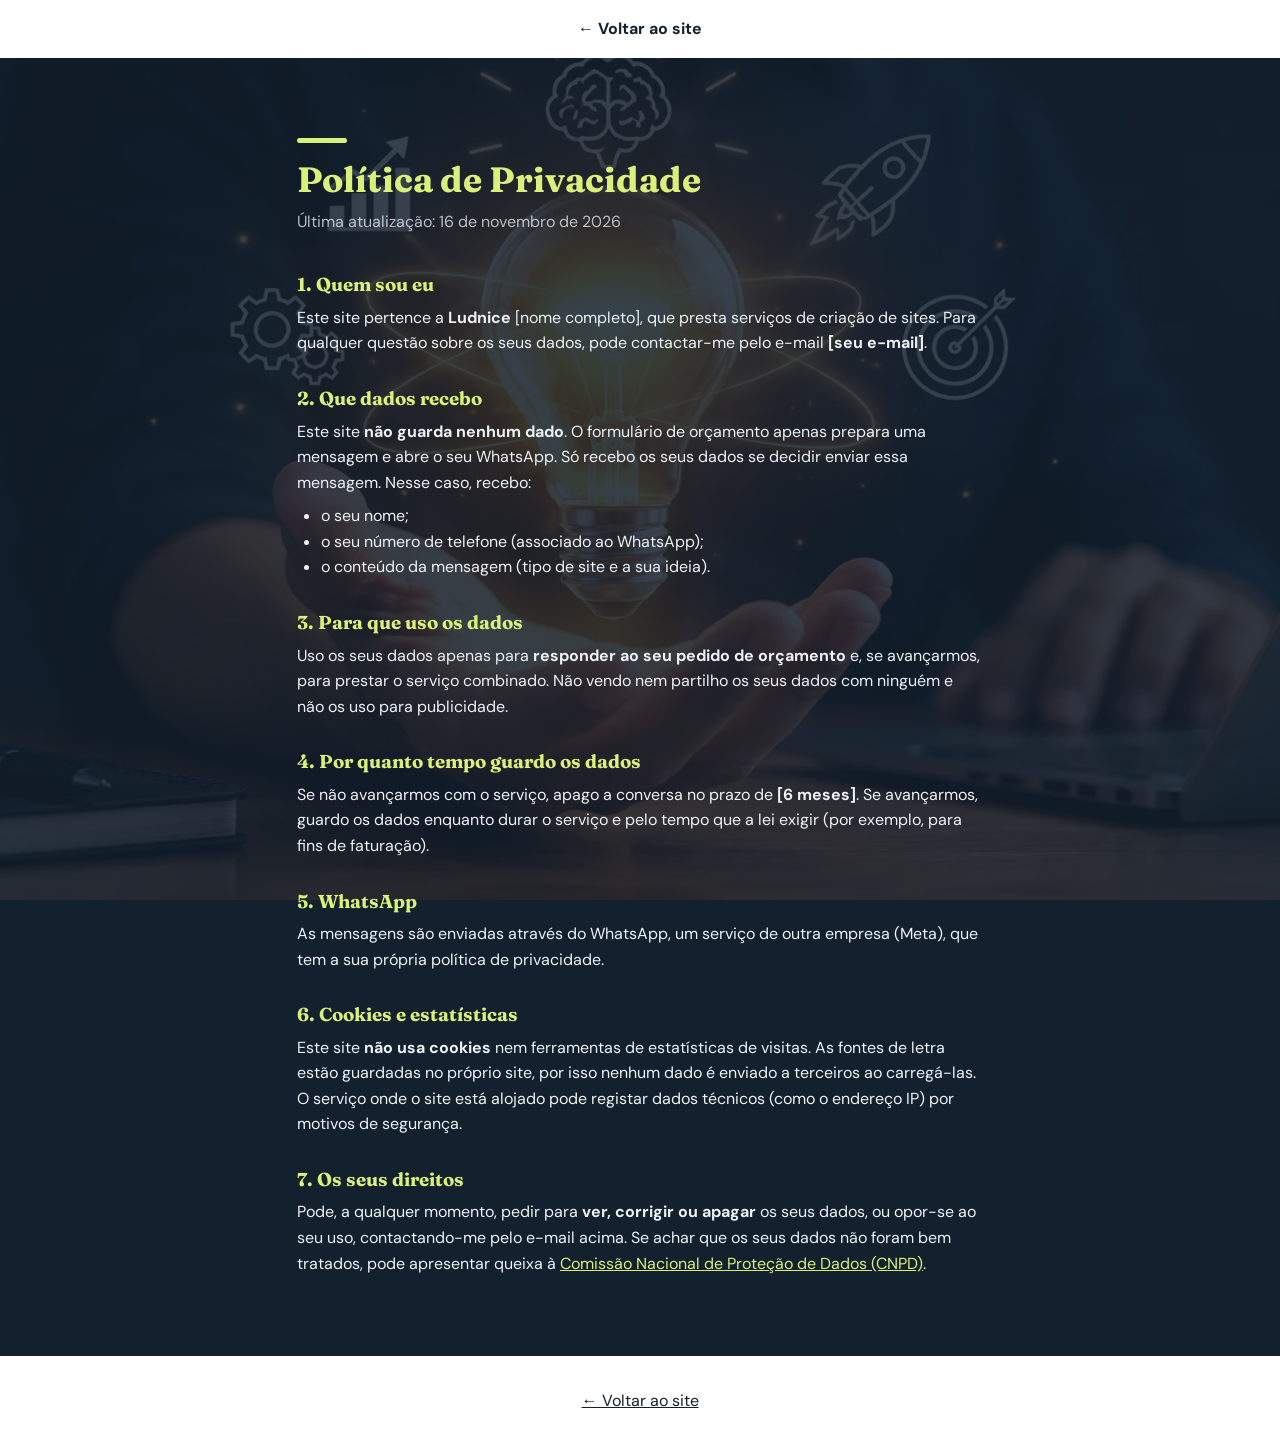
==== privacidade.html @ 48f98956 "add politica de priv e fontes" ====
<!DOCTYPE html>
<html lang="pt-PT">
<head>
  <meta charset="UTF-8">
  <meta name="viewport" content="width=device-width, initial-scale=1.0">
  <title>Política de Privacidade | Ludnice</title>
  <link rel="icon" href="favicon.svg" type="image/svg+xml">
  <!-- Usa o MESMO arquivo de estilos do site principal -->
  <link rel="stylesheet" href="style.css">
</head>
<body>

  <!-- Cabeçalho simples: só um link para voltar ao site -->
  <header class="cabecalho">
    <a href="index.html" class="voltar">← Voltar ao site</a>
  </header>

  <!-- "main" = conteúdo principal da página -->
  <main class="secao pagina-texto">
    <h2>Política de Privacidade</h2>
    <p class="subtitulo">Última atualização: 16 de novembro de 2026</p>

    <!-- ✏️ Os trechos com [ ] são para você completar. Leia o texto todo e ajuste ao seu jeito. -->

    <h3>1. Quem sou eu</h3>
    <p>Este site pertence a <strong>Ludnice</strong> [nome completo], que presta serviços de criação de sites.
       Para qualquer questão sobre os seus dados, pode contactar-me pelo e-mail <strong>[seu e-mail]</strong>.</p>

    <h3>2. Que dados recebo</h3>
    <p>Este site <strong>não guarda nenhum dado</strong>. O formulário de orçamento apenas prepara uma mensagem
       e abre o seu WhatsApp. Só recebo os seus dados se decidir enviar essa mensagem. Nesse caso, recebo:</p>
    <ul>
      <li>o seu nome;</li>
      <li>o seu número de telefone (associado ao WhatsApp);</li>
      <li>o conteúdo da mensagem (tipo de site e a sua ideia).</li>
    </ul>

    <h3>3. Para que uso os dados</h3>
    <p>Uso os seus dados apenas para <strong>responder ao seu pedido de orçamento</strong> e, se avançarmos,
       para prestar o serviço combinado. Não vendo nem partilho os seus dados com ninguém
       e não os uso para publicidade.</p>

    <h3>4. Por quanto tempo guardo os dados</h3>
    <p>Se não avançarmos com o serviço, apago a conversa no prazo de <strong>[6 meses]</strong>.
       Se avançarmos, guardo os dados enquanto durar o serviço e pelo tempo que a lei exigir
       (por exemplo, para fins de faturação).</p>

    <h3>5. WhatsApp</h3>
    <p>As mensagens são enviadas através do WhatsApp, um serviço de outra empresa (Meta),
       que tem a sua própria política de privacidade.</p>

    <h3>6. Cookies e estatísticas</h3>
    <p>Este site <strong>não usa cookies</strong> nem ferramentas de estatísticas de visitas.
       As fontes de letra estão guardadas no próprio site, por isso nenhum dado é enviado a terceiros ao carregá-las.
       O serviço onde o site está alojado pode registar dados técnicos (como o endereço IP) por motivos de segurança.</p>

    <h3>7. Os seus direitos</h3>
    <p>Pode, a qualquer momento, pedir para <strong>ver, corrigir ou apagar</strong> os seus dados,
       ou opor-se ao seu uso, contactando-me pelo e-mail acima.
       Se achar que os seus dados não foram bem tratados, pode apresentar queixa à
       <a href="https://www.cnpd.pt" target="_blank">Comissão Nacional de Proteção de Dados (CNPD)</a>.</p>
  </main>

  <footer class="rodape">
    <p><a href="index.html">← Voltar ao site</a></p>
  </footer>

</body>
</html>
---- style.css ----
/* =========================================================
   FONTES (guardadas na pasta "fontes" do próprio site)
   "@font-face" ensina ao navegador uma fonte nova: o nome dela e onde está o arquivo.
   Como os arquivos estão no nosso site, nada é enviado para o Google (bom para o RGPD).
   ========================================================= */
@font-face {
  font-family: "DM Sans";                   /* nome que usamos no resto do CSS */
  src: url("fontes/dm-sans.woff2") format("woff2");
  font-weight: 400 700;                     /* um arquivo só serve do normal (400) ao negrito (700) */
  font-display: swap;                       /* mostra o texto logo, mesmo antes da fonte carregar */
}

@font-face {
  font-family: "Fraunces";
  src: url("fontes/fraunces-bold.woff2") format("woff2");
  font-weight: 700;                         /* só a versão em negrito, usada nos títulos */
  font-display: swap;
}

/* =========================================================
   CORES DO SITE
   Aqui criamos "variáveis": nomes que guardam uma cor.
   Se quiser mudar a cor do site todo, é só mudar aqui!
   ========================================================= */
/* Cores inspiradas no flyer: azul-marinho escuro + verde-limão */
:root {
  --cor-principal: #d9f07a;   /* verde-limão (títulos e destaques) */
  --cor-texto-botao: #13202e; /* cor das letras dentro do botão verde-limão */
  --cor-fundo: #13202e;       /* azul-marinho bem escuro */
  --cor-fundo-alt: #182a3a;   /* azul-marinho um pouco mais claro (seções e cartões) */
  --cor-borda: rgba(255, 255, 255, 0.1); /* linha branca bem transparente */
  --cor-texto: #eef2f6;       /* letras quase brancas */
  --cor-whatsapp: #25d366;    /* verde do WhatsApp */
  --cor-cabecalho: #ffffff;   /* branco (fundo do cabeçalho e do rodapé) */
  --cor-texto-escuro: #13202e; /* letras escuras, para ler bem em cima do branco */
}

/* =========================================================
   AJUSTES GERAIS
   ========================================================= */
* {
  margin: 0;              /* tira os espaços automáticos que o navegador coloca */
  padding: 0;
  box-sizing: border-box; /* faz o tamanho dos elementos ficar mais previsível */
}

html {
  scroll-behavior: smooth; /* ao clicar no menu, a página rola suavemente */
}

body {
  font-family: "DM Sans", Arial, sans-serif; /* fonte dos textos */
  background: var(--cor-fundo);   /* var(...) usa a cor guardada lá em cima */
  color: var(--cor-texto);
  line-height: 1.6;               /* espaço entre as linhas do texto */
}

/* IMAGEM DE FUNDO "sombreada"
   "::before" cria uma camada extra dentro do <body>, só com a imagem.
   Assim podemos deixar SÓ a imagem transparente, sem afetar os textos. */
body::before {
  content: "";                     /* obrigatório para a camada existir */
  position: fixed;                 /* fica parada enquanto a página rola */
  inset: 0;                        /* estica a camada para cobrir a tela inteira */
  z-index: -1;                     /* manda a camada para TRÁS de todo o conteúdo */
  background-image: url("imagens/fundo.webp"); /* a imagem (versão leve, em WebP) que está na pasta do site */
  background-size: cover;          /* a imagem cobre a tela toda, sem deformar */
  background-position: center;     /* centraliza a imagem */
  opacity: 0.15;                   /* 0 = invisível, 1 = imagem forte. 0.15 = bem fraquinha */
}

/* Títulos usam a fonte "Fraunces", igual ao flyer */
h1, h2, h3 {
  font-family: "Fraunces", Georgia, serif;
  line-height: 1.2;
}

/* =========================================================
   CABEÇALHO
   ========================================================= */
.cabecalho {
  position: sticky;   /* o cabeçalho "gruda" no topo quando a página rola */
  top: 0;
  z-index: 10;        /* fica por cima das outras coisas */
  display: flex;      /* coloca os itens lado a lado */
  align-items: center;
  justify-content: center; /* centraliza o menu */
  padding: 1rem 2rem;
  background: var(--cor-cabecalho); /* fundo branco */
}

.menu {
  display: flex;
  flex-wrap: wrap;           /* se a tela for estreita, os links passam para a linha de baixo */
  justify-content: center;
  gap: 0.3rem 1.4rem;        /* espaço entre os links (vertical e horizontal) */
}

.menu a {
  color: var(--cor-texto-escuro); /* letras escuras em cima do branco */
  font-weight: bold;
  text-decoration: none;
}

.menu a:hover {          /* ":hover" = quando o mouse passa por cima */
  text-decoration: underline; /* sublinha o link */
}

/* Marca (ícone + nome): no computador fica escondida */
.marca-celular {
  display: none;
  align-items: center;     /* alinha o ícone e o nome pelo meio */
  gap: 0.5rem;             /* espaço entre o ícone e o nome */
  color: var(--cor-texto-escuro);
  font-family: "Fraunces", Georgia, serif;
  font-size: 1.3rem;
  font-weight: bold;
  text-decoration: none;
}

.marca-icone {
  width: 34px;
  height: 34px;
}

/* Botão ☰ do menu: no computador ele fica escondido */
.botao-menu {
  display: none;
  background: none;
  border: none;
  color: var(--cor-texto-escuro); /* ☰ escuro, para aparecer no branco */
  font-size: 1.8rem;
  cursor: pointer;       /* mostra a "mãozinha" ao passar o mouse */
}

/* =========================================================
   SEÇÃO INICIAL
   ========================================================= */
.inicio {
  min-height: 65vh;      /* "vh" = altura da tela. 65vh = 65% da altura */
  display: flex;
  flex-direction: column; /* empilha os itens um embaixo do outro */
  justify-content: center;
  align-items: center;
  text-align: center;
  padding: 2rem;
}

.inicio h1 {
  font-size: 2.8rem;
  max-width: 800px;
  margin-bottom: 1rem;
  color: var(--cor-principal); /* título em verde-limão, como no flyer */
}

.destaque {
  text-decoration: underline;  /* sublinha a palavra "bonito" para dar destaque */
}

.botoes {
  display: flex;
  gap: 1rem;             /* espaço entre os botões */
  flex-wrap: wrap;       /* se não couber, passa para a linha de baixo */
  justify-content: center;
  margin-top: 2rem;
}

/* =========================================================
   BOTÕES
   ========================================================= */
.botao {
  display: inline-block;
  padding: 0.9rem 1.8rem;
  border-radius: 50px;   /* cantos bem arredondados */
  font-weight: bold;
  text-decoration: none;
  transition: transform 0.2s, box-shadow 0.2s; /* animação suave */
}

.botao:hover {
  transform: translateY(-3px); /* o botão "sobe" um pouquinho */
  box-shadow: 0 8px 20px rgba(0, 0, 0, 0.3);
}

.botao-principal {
  background: var(--cor-principal); /* fundo verde-limão */
  color: var(--cor-texto-botao);    /* letras escuras para dar contraste */
}

/* Botão que leva ao WhatsApp fica verde, como no flyer */
.botao-whatsapp {
  background: var(--cor-whatsapp);
  color: #13202e;
  border: none;
  font-size: 1rem;
  font-family: inherit;  /* usa a mesma fonte do resto do site */
  cursor: pointer;
}

.botao-secundario {
  border: 2px solid var(--cor-principal);
  color: var(--cor-principal);
}

/* =========================================================
   SEÇÕES
   ========================================================= */
.secao {
  padding: 5rem 2rem;
  text-align: center;
  scroll-margin-top: 60px; /* ao pular para a seção pelo menu, deixa espaço para o cabeçalho não cobrir o título */
}

.secao-alternada {
  /* azul semitransparente: o último número (0.6) deixa a imagem de fundo aparecer um pouco */
  background: rgba(24, 42, 58, 0.6);
}

.secao h2 {
  font-size: 2.2rem;
  margin-bottom: 0.5rem;
  color: var(--cor-principal);
}

/* "::before" cria um enfeite ANTES do título: aqui, um tracinho verde-limão
   igual ao que aparece no topo do flyer */
.secao h2::before {
  content: "";           /* obrigatório para o enfeite aparecer (mesmo vazio) */
  display: block;
  width: 50px;
  height: 5px;
  margin: 0 auto 1rem;   /* "auto" centraliza; 1rem de espaço embaixo */
  border-radius: 5px;
  background: var(--cor-principal);
}

.subtitulo {
  opacity: 0.75;         /* deixa o texto um pouco mais clarinho */
  margin-bottom: 2.5rem;
}

/* =========================================================
   CARTÕES DE SERVIÇO
   ========================================================= */
.cartoes {
  display: grid;
  /* cria colunas automáticas: cada uma com no mínimo 220px */
  grid-template-columns: repeat(auto-fit, minmax(220px, 1fr));
  gap: 1.5rem;
  max-width: 900px;
  margin: 0 auto;        /* centraliza na página */
}

.cartao {
  background: var(--cor-fundo-alt);
  color: var(--cor-texto);
  border: 2px solid var(--cor-borda); /* borda discreta */
  border-radius: 16px;
  padding: 1rem 1rem 1.5rem; /* menos espaço em cima, para a imagem ficar mais perto da borda */
  cursor: pointer;
  font-family: inherit;  /* usa a mesma fonte do resto do site */
  transition: transform 0.2s, border-color 0.2s;
}

.cartao:hover {
  transform: scale(1.04); /* aumenta um pouquinho */
}

/* Imagem no topo de cada cartão de serviço */
.cartao-imagem {
  width: 100%;              /* ocupa toda a largura do cartão */
  aspect-ratio: 1 / 1;      /* deixa a imagem quadrada (largura = altura) */
  object-fit: cover;        /* preenche o quadrado sem esticar (corta as sobras) */
  border-radius: 12px;      /* cantos arredondados */
  margin-bottom: 1rem;      /* espaço entre a imagem e o título */
  display: block;
}

/* O texto de detalhe começa ESCONDIDO... */
.detalhe {
  display: none;
  margin-top: 1rem;
  font-size: 0.95rem;
}

/* ...e aparece quando o cartão ganha a classe "aberto" (feito pelo script.js) */
.cartao.aberto .detalhe {
  display: block;
}

.cartao.aberto {
  border-color: var(--cor-principal);
}

/* =========================================================
   MOSTRUÁRIO
   ========================================================= */
.projeto {
  display: flex;
  align-items: center;
  justify-content: center;
  gap: 2.5rem;
  flex-wrap: wrap;
  max-width: 800px;
  margin: 0 auto;
}

.qrcode {
  width: 200px;          /* deixa a imagem do QR code com 200px de largura */
  background: white;     /* QR code precisa de fundo branco para ser lido */
  padding: 1rem;
  border-radius: 16px;
  box-shadow: 0 4px 20px rgba(0, 0, 0, 0.1);
}

.projeto-info {
  max-width: 350px;
  text-align: left;
}

.projeto-info p {
  margin: 0.5rem 0 1.5rem;
}

/* =========================================================
   SOBRE MIM
   ========================================================= */

/* "#sobre" pega o elemento com id="sobre".
   Diminui só o espaço de CIMA desta seção, para ela ficar mais perto do início */
#sobre {
  padding-top: 1.5rem;
}
.sobre {
  display: flex;
  align-items: center;
  justify-content: center;
  gap: 2.5rem;
  flex-wrap: wrap;
  max-width: 800px;
  margin: 0 auto;
}

/* Vale tanto para a foto de verdade quanto para o círculo provisório */
.foto {
  width: 180px;
  height: 180px;
  border-radius: 50%;          /* deixa redondo */
  object-fit: cover;           /* a foto preenche o círculo sem ficar esticada */
  border: 4px solid var(--cor-principal);
}

/* Círculo com a letra "L" enquanto não tem foto */
.foto-provisoria {
  display: flex;
  align-items: center;
  justify-content: center;
  background: var(--cor-fundo-alt);
  color: var(--cor-principal);
  font-family: "Fraunces", Georgia, serif;
  font-size: 5rem;
}

.sobre-texto {
  max-width: 450px;
  text-align: left;
}

.sobre-texto p + p {           /* "p + p" = um parágrafo que vem logo depois de outro */
  margin-top: 1rem;
}

/* =========================================================
   COMO FUNCIONA (passos)
   ========================================================= */
.passos {
  list-style: none;            /* tira os números automáticos da lista (usamos os nossos) */
  display: grid;
  grid-template-columns: repeat(auto-fit, minmax(190px, 1fr));
  gap: 1.5rem;
  max-width: 1000px;
  margin: 0 auto;
}

.passo {
  background: var(--cor-fundo-alt);
  border: 2px solid var(--cor-borda);
  border-radius: 16px;
  padding: 2rem 1.2rem 1.5rem;
}

/* Bolinha verde-limão com o número do passo */
.passo-numero {
  display: inline-flex;
  align-items: center;
  justify-content: center;
  width: 45px;
  height: 45px;
  border-radius: 50%;
  background: var(--cor-principal);
  color: var(--cor-texto-botao);
  font-weight: bold;
  font-size: 1.3rem;
  margin-bottom: 1rem;
}

.passo p {
  margin-top: 0.5rem;
  font-size: 0.95rem;
  opacity: 0.85;
}

/* =========================================================
   PREÇOS
   ========================================================= */
.preco-cartao {
  max-width: 500px;
  margin: 2rem auto 0;
  padding: 2.5rem 2rem;
  background: var(--cor-fundo);
  border: 2px solid var(--cor-principal);
  border-radius: 24px;
}

/* Etiqueta com o nome do pacote, em cima do preço */
.preco-pacote {
  display: inline-block;       /* a "caixinha" fica só do tamanho do texto */
  border: 2px solid var(--cor-principal);
  color: var(--cor-principal);
  font-weight: bold;
  text-transform: uppercase;   /* deixa o texto em LETRAS MAIÚSCULAS */
  letter-spacing: 1px;         /* espaço extra entre as letras */
  font-size: 0.85rem;
  padding: 0.3rem 1rem;
  border-radius: 50px;         /* formato de "pílula" */
  margin-bottom: 1rem;
}

.preco {
  font-family: "Fraunces", Georgia, serif;
  font-size: 1.6rem;
}

.preco strong {
  display: block;              /* coloca o valor numa linha só dele */
  font-size: 3.5rem;
  color: var(--cor-principal);
}

/* Lista com "✔" no lugar das bolinhas */
.lista-check {
  list-style: none;
  text-align: left;
  margin: 1.5rem 0;
}

.lista-check li {
  padding: 0.7rem 0;
  border-bottom: 1px solid var(--cor-borda);
}

.lista-check li::before {
  content: "✔ ";               /* coloca o ✔ antes de cada item */
  color: var(--cor-principal);
  font-weight: bold;
}

/* Faixa verde-limão do lançamento, igual à do flyer */
.faixa-lancamento {
  background: var(--cor-principal);
  color: var(--cor-texto-botao);
  font-weight: bold;
  padding: 0.8rem 1rem;
  border-radius: 10px;
  margin-bottom: 1.5rem;
}

/* Caixinha do serviço extra (Perfil no Google) */
.extra-cartao {
  max-width: 500px;
  margin: 1.5rem auto 0;       /* espaço em cima, separando do cartão de preço */
  padding: 1.5rem 2rem;
  background: var(--cor-fundo);
  border: 2px dashed var(--cor-principal); /* "dashed" = borda tracejada, para parecer um "adicional" */
  border-radius: 24px;
}

.extra-etiqueta {
  color: var(--cor-principal);
  font-weight: bold;
  text-transform: uppercase;
  letter-spacing: 1px;
  font-size: 0.85rem;
}

.extra-cartao h3 {
  font-size: 1.4rem;
  margin: 0.4rem 0 0.6rem;
}

.extra-cartao p:last-child {   /* o último parágrafo: o texto de explicação */
  opacity: 0.85;
}

/* =========================================================
   PERGUNTAS FREQUENTES
   ========================================================= */
.perguntas {
  max-width: 700px;
  margin: 0 auto;
  text-align: left;
}

.perguntas details {
  background: var(--cor-fundo);
  border: 2px solid var(--cor-borda);
  border-radius: 12px;
  margin-bottom: 1rem;
  padding: 1rem 1.3rem;
}

/* "[open]" = quando a pergunta está aberta */
.perguntas details[open] {
  border-color: var(--cor-principal);
}

.perguntas summary {
  font-weight: bold;
  cursor: pointer;
}

.perguntas details p {
  margin-top: 0.8rem;
  opacity: 0.85;
}

/* =========================================================
   FORMULÁRIO DE ORÇAMENTO
   ========================================================= */
.formulario {
  display: flex;
  flex-direction: column;      /* um campo embaixo do outro */
  gap: 0.5rem;
  max-width: 500px;
  margin: 0 auto;
  text-align: left;

  /* A "caixinha" em volta do formulário */
  background: var(--cor-fundo-alt);          /* fundo azul um pouco mais claro */
  border: 2px solid var(--cor-principal);    /* borda verde-limão, igual ao cartão de preço */
  border-radius: 24px;                       /* cantos arredondados */
  padding: 2rem;                             /* espaço entre a borda e o que tem dentro */
  box-shadow: 0 10px 30px rgba(0, 0, 0, 0.3); /* sombra para a caixa "flutuar" */
}

/* Título dentro da caixinha */
.formulario-titulo {
  font-family: "Fraunces", Georgia, serif;
  font-size: 1.4rem;
  color: var(--cor-principal);
  text-align: center;
}

.formulario label {
  font-weight: bold;
  margin-top: 0.8rem;
}

/* Vale para os 3 tipos de campo ao mesmo tempo */
.formulario input,
.formulario select,
.formulario textarea {
  font-family: inherit;
  font-size: 1rem;
  padding: 0.8rem 1rem;
  border-radius: 10px;
  border: 2px solid var(--cor-borda);
  background: var(--cor-fundo);   /* campos mais escuros que a caixa, para se destacarem */
  color: var(--cor-texto);
}

/* ":focus" = quando a pessoa clica no campo para escrever */
.formulario input:focus,
.formulario select:focus,
.formulario textarea:focus {
  outline: none;
  border-color: var(--cor-principal);
}

.formulario .botao {
  margin-top: 1.5rem;
  width: 100%;                 /* botão ocupa a largura toda da caixa: fica bem visível */
  font-size: 1.1rem;
  padding: 1rem;
}

/* Textinho embaixo do botão */
.formulario-aviso {
  text-align: center;
  font-size: 0.85rem;
  opacity: 0.7;
}

/* =========================================================
   ANIMAÇÃO AO ROLAR
   As seções com a classe "revelar" começam invisíveis e um pouco para baixo.
   Quando aparecem na tela, o script.js coloca a classe "visivel" e elas sobem suavemente.
   ========================================================= */
.revelar {
  opacity: 0;
  transform: translateY(40px);
  transition: opacity 0.8s, transform 0.8s;
}

.revelar.visivel {
  opacity: 1;
  transform: translateY(0);
}

/* =========================================================
   RODAPÉ
   ========================================================= */
.rodape {
  text-align: center;
  padding: 2rem;
  background: var(--cor-cabecalho);  /* fundo branco, igual ao cabeçalho */
  color: var(--cor-texto-escuro);  /* letras escuras */
}

.redes {
  display: flex;
  justify-content: center;
  gap: 1.5rem;
  margin-bottom: 0.8rem;
}

.redes a {
  color: var(--cor-texto-escuro);
  font-weight: bold;
}

/* =========================================================
   PÁGINA DE TEXTO (Política de Privacidade)
   ========================================================= */

/* Link "← Voltar ao site" no cabeçalho */
.voltar {
  color: var(--cor-texto-escuro);
  font-weight: bold;
  text-decoration: none;
}

.voltar:hover {
  text-decoration: underline;
}

/* Texto mais estreito e alinhado à esquerda: fica mais fácil de ler */
.pagina-texto {
  max-width: 750px;
  margin: 0 auto;
  text-align: left;
}

.pagina-texto h2::before {
  margin-left: 0;            /* o tracinho verde fica à esquerda, junto com o texto */
}

.pagina-texto h3 {
  color: var(--cor-principal);
  margin: 2rem 0 0.5rem;
}

.pagina-texto ul {
  margin: 0.5rem 0 0 1.5rem; /* recuo para as bolinhas da lista */
}

.pagina-texto a {
  color: var(--cor-principal);
}

/* Linhas legais do rodapé (privacidade, NIF...): letra menor */
.rodape-legal {
  font-size: 0.85rem;
  margin-top: 0.5rem;
}

/* Todos os links do rodapé ficam escuros, para ler bem no fundo branco */
.rodape a {
  color: var(--cor-texto-escuro);
}

/* =========================================================
   BOTÃO "VOLTAR AO INÍCIO" (↑)
   ========================================================= */
.botao-topo {
  position: fixed;       /* fica parado na tela, mesmo rolando a página */
  bottom: 25px;          /* distância do fundo da tela */
  right: 25px;           /* distância da direita */
  width: 50px;
  height: 50px;
  border-radius: 50%;    /* 50% deixa o quadrado redondo */
  background: var(--cor-principal);   /* verde-limão */
  color: var(--cor-texto-botao);      /* seta escura */
  display: flex;
  align-items: center;
  justify-content: center;
  font-size: 1.5rem;
  font-weight: bold;
  text-decoration: none;
  box-shadow: 0 4px 15px rgba(0, 0, 0, 0.3);

  /* Começa ESCONDIDO: transparente e um pouco mais para baixo */
  opacity: 0;
  transform: translateY(20px);
  pointer-events: none;  /* enquanto está escondido, não dá para clicar nele */
  transition: opacity 0.3s, transform 0.3s; /* aparece e some suavemente */
}

/* Quando o script.js coloca a classe "visivel", o botão aparece subindo */
.botao-topo.visivel {
  opacity: 1;
  transform: translateY(0);
  pointer-events: auto;  /* agora dá para clicar */
}

.botao-topo:hover {
  transform: translateY(-3px); /* sobe um pouquinho ao passar o mouse */
}

/* =========================================================
   CELULAR: regras que só valem em telas pequenas (até 600px)
   ========================================================= */
@media (max-width: 600px) {
  .cabecalho {
    padding: 0.8rem 1.2rem;
    justify-content: space-between; /* no celular: marca na esquerda, ☰ na direita */
  }

  /* No celular a marca aparece */
  .marca-celular {
    display: flex;
  }

  /* No celular o botão ☰ aparece */
  .botao-menu {
    display: block;
  }

  /* O menu vira uma lista "pendurada" embaixo do cabeçalho, e começa escondido */
  .menu {
    display: none;
    position: absolute;  /* sai do lugar normal e se posiciona em relação ao cabeçalho */
    top: 100%;           /* logo abaixo do cabeçalho */
    left: 0;
    right: 0;            /* left 0 + right 0 = ocupa a largura toda */
    flex-direction: column; /* links um embaixo do outro */
    gap: 0;
    background: var(--cor-cabecalho); /* o menu aberto também fica branco */
  }

  /* Quando o script.js coloca a classe "aberto", o menu aparece */
  .menu.aberto {
    display: flex;
  }

  .menu a {
    padding: 1rem 1.2rem;  /* área grande, fácil de tocar com o dedo */
    border-top: 1px solid rgba(0, 0, 0, 0.1); /* linha escura bem fraquinha separando os links */
  }

  /* Textos e espaços menores para caber bem na tela */
  .inicio {
    min-height: 60vh;
    padding: 1.5rem;
  }

  .inicio h1 {
    font-size: 2rem;
  }

  .secao {
    padding: 3.5rem 1.2rem;
  }

  .secao h2 {
    font-size: 1.8rem;
  }

  .projeto-info,
  .sobre-texto {
    text-align: center;
  }

  .preco strong {
    font-size: 2.8rem;
  }

  /* Imagens dos serviços em formato retangular (mais baixinhas) no celular.
     16 / 9 = o mesmo formato de uma tela de TV */
  .cartao-imagem {
    aspect-ratio: 16 / 9;
  }

  /* Caixinha do orçamento com menos espaço interno no celular */
  .formulario {
    padding: 1.5rem 1.2rem;
  }

  /* Botão "voltar ao início" um pouco menor e mais no cantinho */
  .botao-topo {
    width: 45px;
    height: 45px;
    bottom: 18px;
    right: 18px;
  }
}
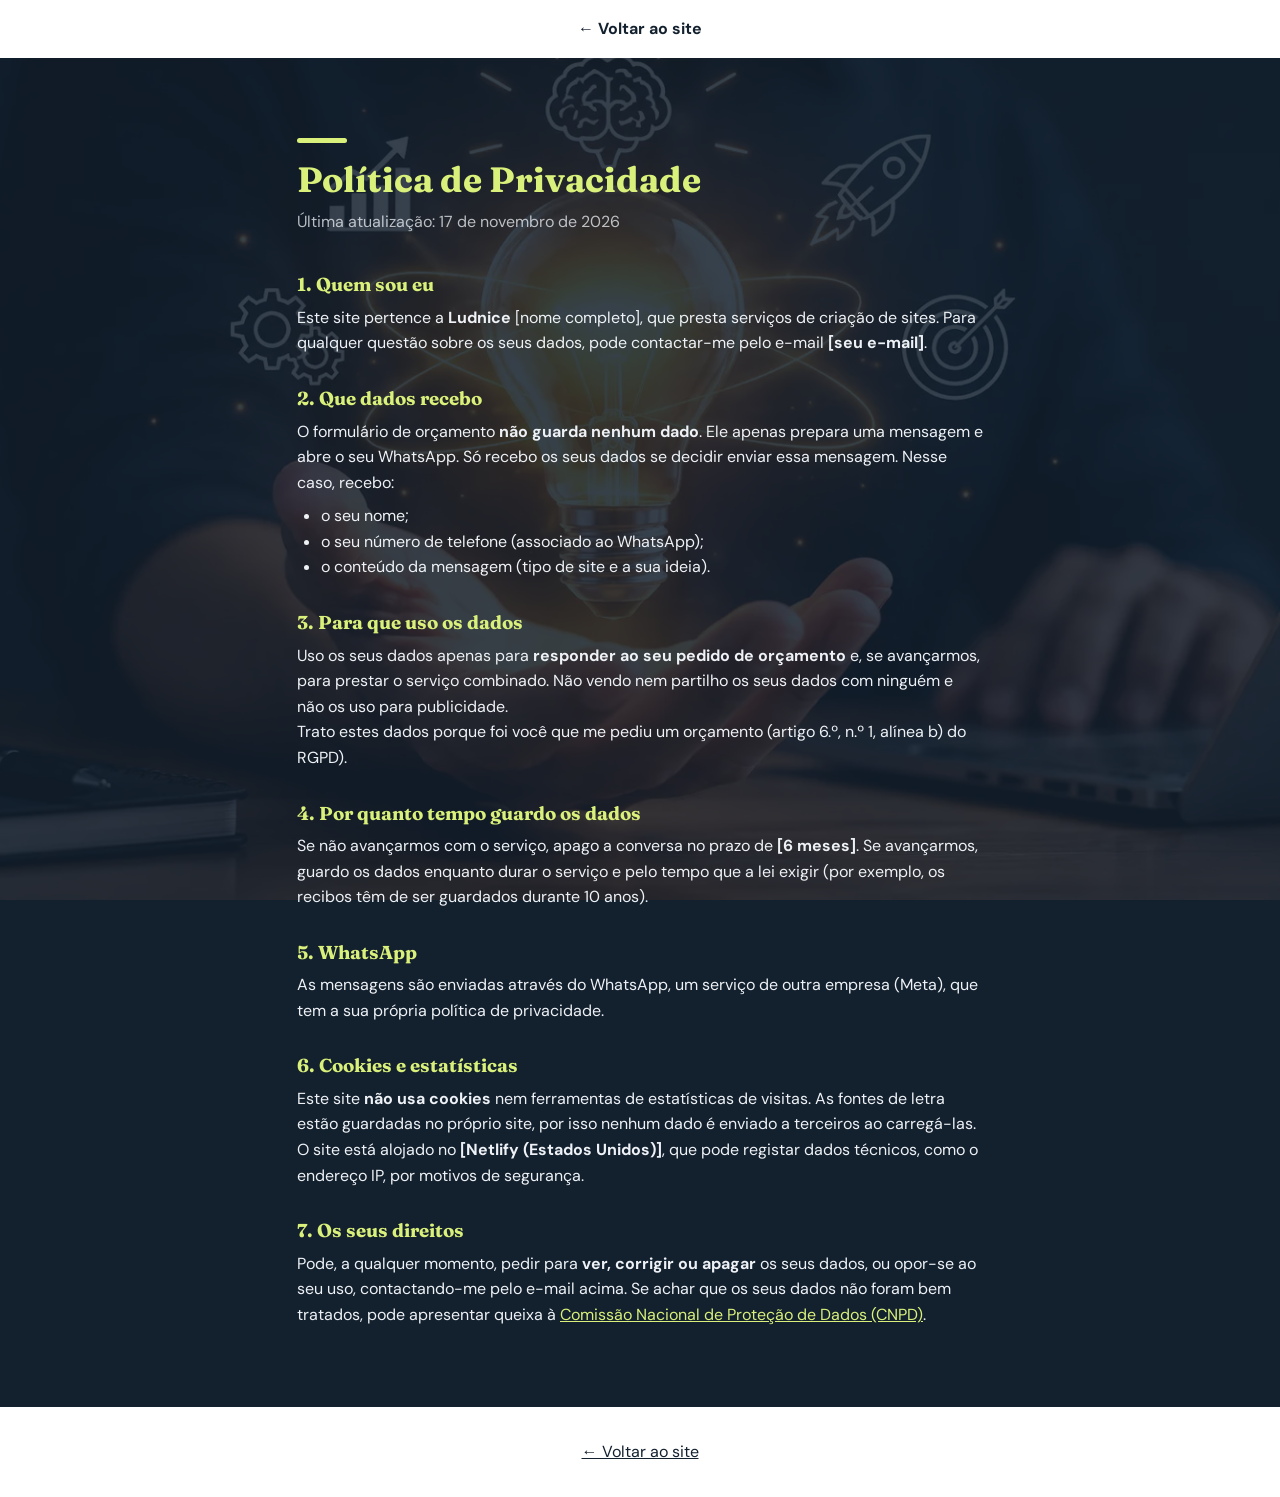
==== commit 8dd6bc74: "Melhora a política de privacidade" ====
--- a/privacidade.html
+++ b/privacidade.html
@@ -18,7 +18,7 @@
   <!-- "main" = conteúdo principal da página -->
   <main class="secao pagina-texto">
     <h2>Política de Privacidade</h2>
-    <p class="subtitulo">Última atualização: 16 de novembro de 2026</p>
+    <p class="subtitulo">Última atualização: 17 de novembro de 2026</p>
 
     <!-- ✏️ Os trechos com [ ] são para você completar. Leia o texto todo e ajuste ao seu jeito. -->
 
@@ -27,7 +27,7 @@
        Para qualquer questão sobre os seus dados, pode contactar-me pelo e-mail <strong>[seu e-mail]</strong>.</p>
 
     <h3>2. Que dados recebo</h3>
-    <p>Este site <strong>não guarda nenhum dado</strong>. O formulário de orçamento apenas prepara uma mensagem
+    <p>O formulário de orçamento <strong>não guarda nenhum dado</strong>. Ele apenas prepara uma mensagem
        e abre o seu WhatsApp. Só recebo os seus dados se decidir enviar essa mensagem. Nesse caso, recebo:</p>
     <ul>
       <li>o seu nome;</li>
@@ -39,11 +39,14 @@
     <p>Uso os seus dados apenas para <strong>responder ao seu pedido de orçamento</strong> e, se avançarmos,
        para prestar o serviço combinado. Não vendo nem partilho os seus dados com ninguém
        e não os uso para publicidade.</p>
+    <!-- Base legal: o RGPD pede que se diga PORQUE se pode tratar os dados -->
+    <p>Trato estes dados porque foi você que me pediu um orçamento
+       (artigo 6.º, n.º 1, alínea b) do RGPD).</p>
 
     <h3>4. Por quanto tempo guardo os dados</h3>
     <p>Se não avançarmos com o serviço, apago a conversa no prazo de <strong>[6 meses]</strong>.
        Se avançarmos, guardo os dados enquanto durar o serviço e pelo tempo que a lei exigir
-       (por exemplo, para fins de faturação).</p>
+       (por exemplo, os recibos têm de ser guardados durante 10 anos).</p>
 
     <h3>5. WhatsApp</h3>
     <p>As mensagens são enviadas através do WhatsApp, um serviço de outra empresa (Meta),
@@ -52,7 +55,10 @@
     <h3>6. Cookies e estatísticas</h3>
     <p>Este site <strong>não usa cookies</strong> nem ferramentas de estatísticas de visitas.
        As fontes de letra estão guardadas no próprio site, por isso nenhum dado é enviado a terceiros ao carregá-las.
-       O serviço onde o site está alojado pode registar dados técnicos (como o endereço IP) por motivos de segurança.</p>
+       <!-- ✏️ Troque pelo alojamento que escolher. Se a empresa for de fora da União Europeia,
+            diga o país (a lei pede que avise quando os dados podem sair da UE). -->
+       O site está alojado no <strong>[Netlify (Estados Unidos)]</strong>, que pode registar dados técnicos,
+       como o endereço IP, por motivos de segurança.</p>
 
     <h3>7. Os seus direitos</h3>
     <p>Pode, a qualquer momento, pedir para <strong>ver, corrigir ou apagar</strong> os seus dados,
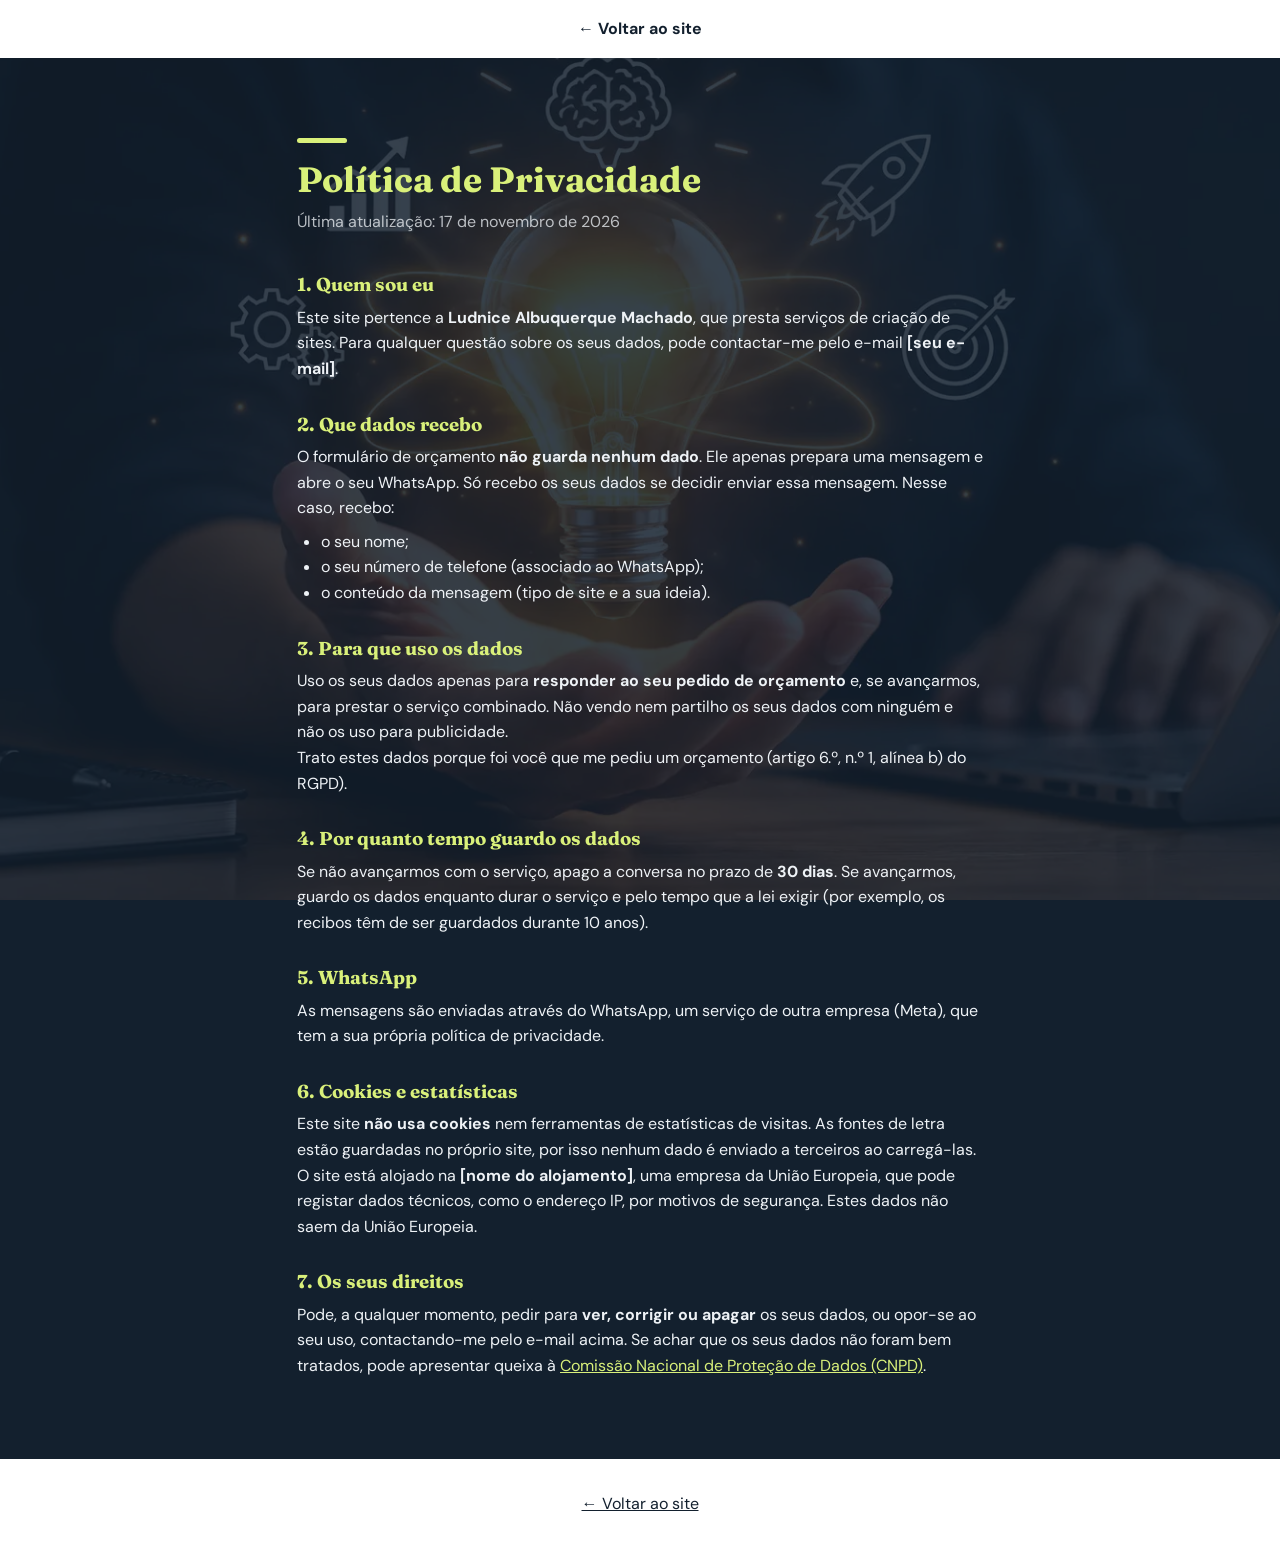
==== commit c548f6b2: "Atualiza nome, prazo e alojamento na política de privacidade" ====
--- a/privacidade.html
+++ b/privacidade.html
@@ -23,7 +23,7 @@
     <!-- ✏️ Os trechos com [ ] são para você completar. Leia o texto todo e ajuste ao seu jeito. -->
 
     <h3>1. Quem sou eu</h3>
-    <p>Este site pertence a <strong>Ludnice</strong> [nome completo], que presta serviços de criação de sites.
+    <p>Este site pertence a <strong>Ludnice Albuquerque Machado</strong>, que presta serviços de criação de sites.
        Para qualquer questão sobre os seus dados, pode contactar-me pelo e-mail <strong>[seu e-mail]</strong>.</p>
 
     <h3>2. Que dados recebo</h3>
@@ -44,7 +44,7 @@
        (artigo 6.º, n.º 1, alínea b) do RGPD).</p>
 
     <h3>4. Por quanto tempo guardo os dados</h3>
-    <p>Se não avançarmos com o serviço, apago a conversa no prazo de <strong>[6 meses]</strong>.
+    <p>Se não avançarmos com o serviço, apago a conversa no prazo de <strong>30 dias</strong>.
        Se avançarmos, guardo os dados enquanto durar o serviço e pelo tempo que a lei exigir
        (por exemplo, os recibos têm de ser guardados durante 10 anos).</p>
 
@@ -55,10 +55,9 @@
     <h3>6. Cookies e estatísticas</h3>
     <p>Este site <strong>não usa cookies</strong> nem ferramentas de estatísticas de visitas.
        As fontes de letra estão guardadas no próprio site, por isso nenhum dado é enviado a terceiros ao carregá-las.
-       <!-- ✏️ Troque pelo alojamento que escolher. Se a empresa for de fora da União Europeia,
-            diga o país (a lei pede que avise quando os dados podem sair da UE). -->
-       O site está alojado no <strong>[Netlify (Estados Unidos)]</strong>, que pode registar dados técnicos,
-       como o endereço IP, por motivos de segurança.</p>
+       <!-- ✏️ Quando escolher o alojamento (na União Europeia), troque [nome do alojamento] pelo nome da empresa -->
+       O site está alojado na <strong>[nome do alojamento]</strong>, uma empresa da União Europeia, que pode registar
+       dados técnicos, como o endereço IP, por motivos de segurança. Estes dados não saem da União Europeia.</p>
 
     <h3>7. Os seus direitos</h3>
     <p>Pode, a qualquer momento, pedir para <strong>ver, corrigir ou apagar</strong> os seus dados,
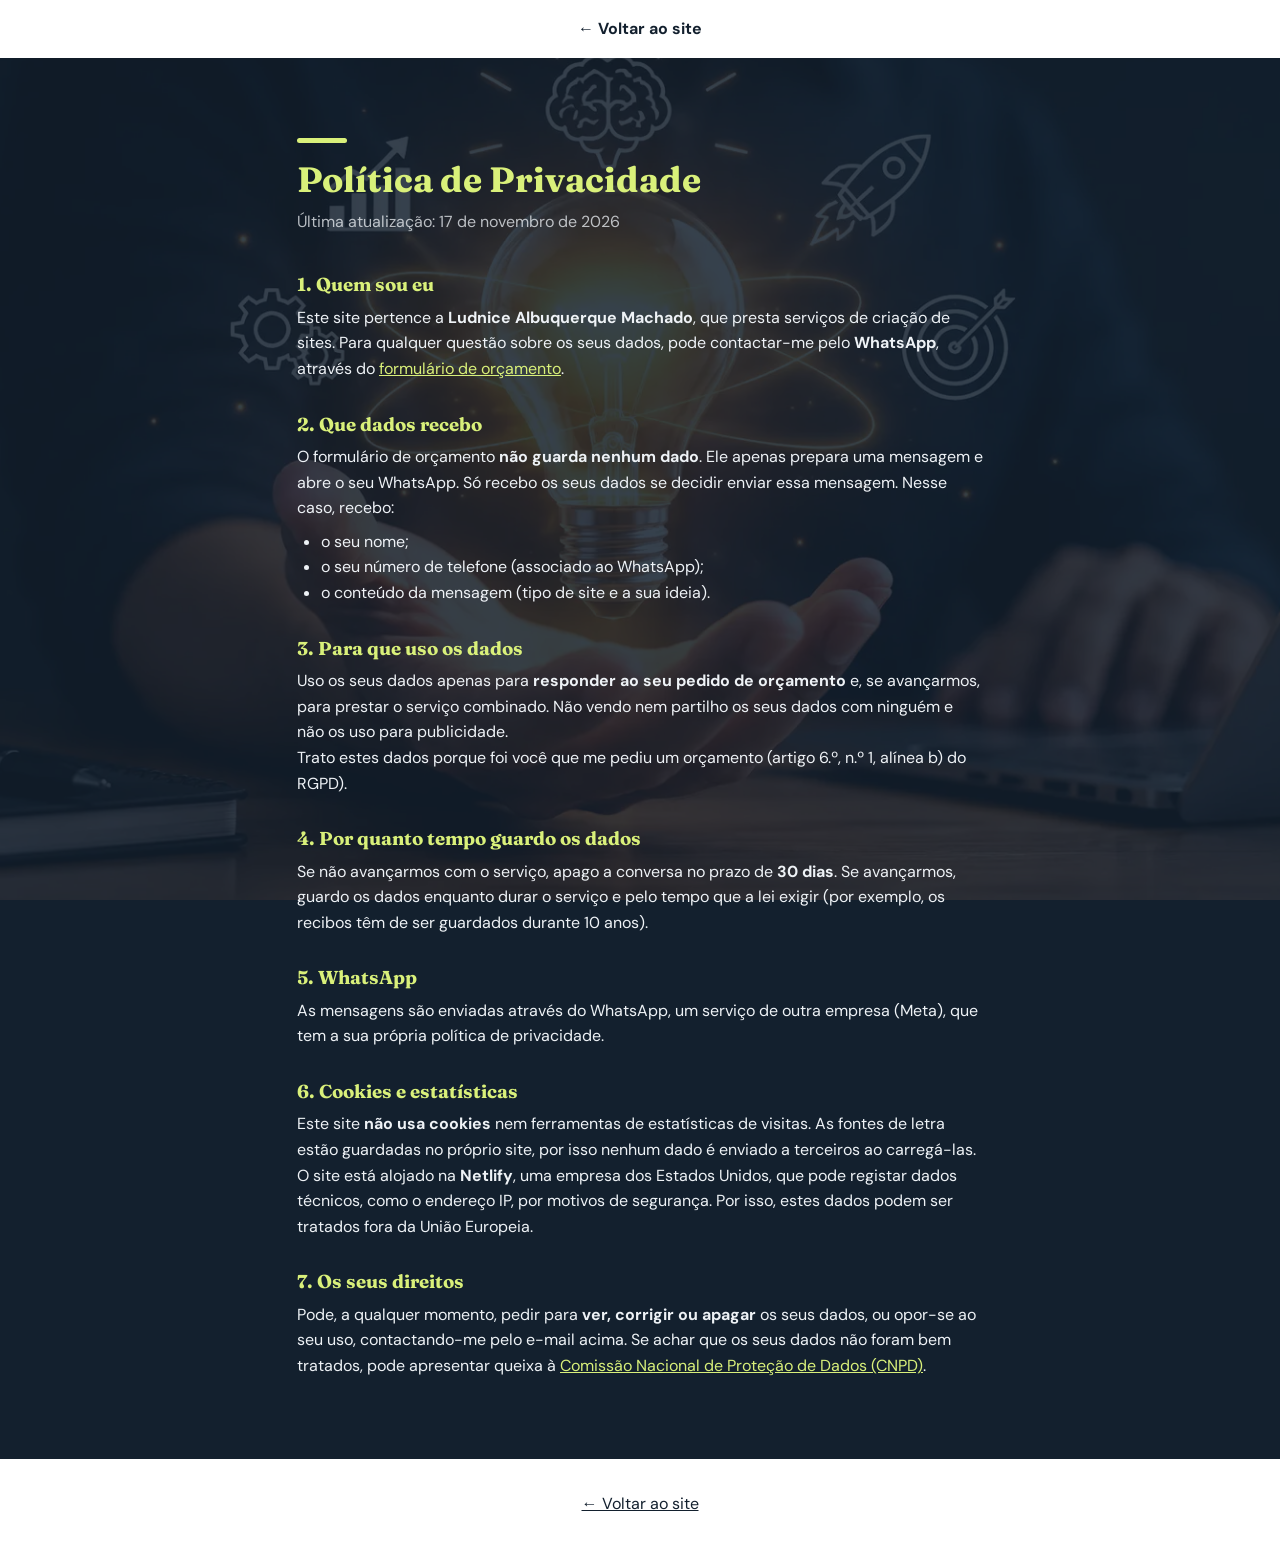
==== commit 83465295: "selo, privacidade e whats" ====
--- a/privacidade.html
+++ b/privacidade.html
@@ -20,11 +20,11 @@
     <h2>Política de Privacidade</h2>
     <p class="subtitulo">Última atualização: 17 de novembro de 2026</p>
 
-    <!-- ✏️ Os trechos com [ ] são para você completar. Leia o texto todo e ajuste ao seu jeito. -->
-
     <h3>1. Quem sou eu</h3>
+    <!-- ✏️ Se um dia criar um e-mail de trabalho, pode acrescentá-lo aqui como segunda opção de contacto -->
     <p>Este site pertence a <strong>Ludnice Albuquerque Machado</strong>, que presta serviços de criação de sites.
-       Para qualquer questão sobre os seus dados, pode contactar-me pelo e-mail <strong>[seu e-mail]</strong>.</p>
+       Para qualquer questão sobre os seus dados, pode contactar-me pelo <strong>WhatsApp</strong>,
+       através do <a href="index.html#orcamento">formulário de orçamento</a>.</p>
 
     <h3>2. Que dados recebo</h3>
     <p>O formulário de orçamento <strong>não guarda nenhum dado</strong>. Ele apenas prepara uma mensagem
@@ -55,15 +55,16 @@
     <h3>6. Cookies e estatísticas</h3>
     <p>Este site <strong>não usa cookies</strong> nem ferramentas de estatísticas de visitas.
        As fontes de letra estão guardadas no próprio site, por isso nenhum dado é enviado a terceiros ao carregá-las.
-       <!-- ✏️ Quando escolher o alojamento (na União Europeia), troque [nome do alojamento] pelo nome da empresa -->
-       O site está alojado na <strong>[nome do alojamento]</strong>, uma empresa da União Europeia, que pode registar
-       dados técnicos, como o endereço IP, por motivos de segurança. Estes dados não saem da União Europeia.</p>
+       <!-- ✏️ Se um dia mudar para um alojamento da União Europeia, troque esta frase -->
+       O site está alojado na <strong>Netlify</strong>, uma empresa dos Estados Unidos, que pode registar
+       dados técnicos, como o endereço IP, por motivos de segurança. Por isso, estes dados podem ser
+       tratados fora da União Europeia.</p>
 
     <h3>7. Os seus direitos</h3>
     <p>Pode, a qualquer momento, pedir para <strong>ver, corrigir ou apagar</strong> os seus dados,
        ou opor-se ao seu uso, contactando-me pelo e-mail acima.
        Se achar que os seus dados não foram bem tratados, pode apresentar queixa à
-       <a href="https://www.cnpd.pt" target="_blank">Comissão Nacional de Proteção de Dados (CNPD)</a>.</p>
+       <a href="https://www.cnpd.pt" target="_blank" rel="noopener noreferrer">Comissão Nacional de Proteção de Dados (CNPD)</a>.</p>
   </main>
 
   <footer class="rodape">
--- a/style.css
+++ b/style.css
@@ -465,6 +465,49 @@
   font-weight: bold;
 }
 
+/* Selo "Preço de lançamento" logo abaixo do valor */
+.selo-lancamento {
+  display: inline-flex;        /* deixa a bolinha e o texto lado a lado */
+  align-items: center;         /* alinha os dois pelo meio, na vertical */
+  gap: 0.5rem;                 /* espaço entre a bolinha e o texto */
+  margin-top: 0.5rem;
+  padding: 0.35rem 0.9rem;
+  border: 1px solid var(--cor-principal);
+  border-radius: 999px;        /* número grande = cantos totalmente redondos (formato de pílula) */
+  color: var(--cor-principal);
+  font-size: 0.9rem;
+  font-weight: bold;
+  text-transform: uppercase;   /* escreve tudo em MAIÚSCULAS */
+  letter-spacing: 0.05em;      /* afasta um pouquinho as letras */
+}
+
+/* A "luzinha": uma bolinha criada pelo CSS antes do texto */
+.selo-lancamento::before {
+  content: "";                 /* vazio: é só uma forma, sem texto */
+  width: 10px;
+  height: 10px;
+  border-radius: 50%;          /* 50% = círculo */
+  background: var(--cor-principal);
+  animation: piscar 1.2s ease-in-out infinite; /* usa a animação "piscar", para sempre */
+}
+
+/* @keyframes = os "quadros" da animação: começa acesa, apaga no meio, acende de novo */
+@keyframes piscar {
+  0%, 100% { opacity: 1;   box-shadow: 0 0 8px var(--cor-principal); } /* acesa, com brilho */
+  50%      { opacity: 0.2; box-shadow: none; }                         /* quase apagada */
+}
+
+/* Respeita quem configurou o aparelho para "reduzir movimento" (acessibilidade): a luz fica parada */
+@media (prefers-reduced-motion: reduce) {
+  .selo-lancamento::before { animation: none; }
+}
+
+/* "hidden" é o atributo que o script.js usa para esconder o selo no Brasil.
+   Esta regra garante que nenhum "display" acima o faça aparecer. */
+.so-portugal[hidden] {
+  display: none;
+}
+
 /* Faixa verde-limão do lançamento, igual à do flyer */
 .faixa-lancamento {
   background: var(--cor-principal);
@@ -498,8 +541,100 @@
   margin: 0.4rem 0 0.6rem;
 }
 
-.extra-cartao p:last-child {   /* o último parágrafo: o texto de explicação */
+.extra-cartao h3 + p {         /* "h3 + p" = o parágrafo logo depois do título: o texto de explicação */
   opacity: 0.85;
+}
+
+/* Parte de baixo da caixinha: preço só do Perfil no Google */
+.extra-avulso {
+  margin-top: 1.2rem;
+  padding-top: 1.2rem;
+  border-top: 1px solid var(--cor-borda); /* linha separando do brinde */
+}
+
+.extra-preco {
+  font-family: "Fraunces", Georgia, serif;
+  font-size: 1.2rem;
+  margin-top: 0.3rem;
+}
+
+.extra-preco strong {
+  color: var(--cor-principal);
+  font-size: 1.6rem;
+}
+
+/* =========================================================
+   AVISO DE PRAZOS
+   ========================================================= */
+.aviso-prazos {
+  max-width: 600px;
+  margin: 0 auto;
+  padding: 1.5rem;
+  text-align: left;
+  background: var(--cor-fundo);
+  border: 1px solid var(--cor-borda);
+  border-left: 5px solid var(--cor-principal); /* faixa grossa à esquerda: visual de "aviso" */
+  border-radius: 12px;
+  font-size: 0.95rem;
+}
+
+.aviso-titulo {
+  font-weight: bold;
+  font-size: 1.05rem;
+  color: var(--cor-principal);
+  margin-bottom: 0.5rem;
+}
+
+.prazos {
+  margin: 1rem 0;
+}
+
+/* "dt" = nome da etapa (Domínio, Alojamento...) */
+.prazos dt {
+  font-weight: bold;
+  margin-top: 0.9rem;
+}
+
+/* "dd" = explicação da etapa */
+.prazos dd {
+  margin: 0.2rem 0 0 1.6rem;   /* recuo para alinhar com o texto depois do emoji */
+  opacity: 0.85;
+}
+
+.aviso-final {
+  font-style: italic;          /* letra inclinada */
+  opacity: 0.85;
+}
+
+/* =========================================================
+   BOTÕES DE PAÍS (Portugal / Brasil)
+   ========================================================= */
+.escolha-pais {
+  display: inline-flex;          /* os dois botões lado a lado, juntinhos */
+  background: var(--cor-fundo);
+  border: 2px solid var(--cor-borda);
+  border-radius: 50px;
+  padding: 4px;                  /* espacinho entre a borda e os botões */
+  gap: 4px;
+}
+
+.botao-pais {
+  font-family: inherit;
+  font-size: 1rem;
+  font-weight: bold;
+  padding: 0.6rem 1.3rem;
+  border: none;
+  border-radius: 50px;
+  background: transparent;       /* sem fundo quando NÃO está escolhido */
+  color: var(--cor-texto);
+  cursor: pointer;
+  transition: background 0.2s, color 0.2s;
+}
+
+/* O botão do país escolhido fica verde-limão (a classe "ativo" é colocada pelo script.js) */
+.botao-pais.ativo {
+  background: var(--cor-principal);
+  color: var(--cor-texto-botao);
 }
 
 /* =========================================================
@@ -806,11 +941,57 @@
     padding: 1.5rem 1.2rem;
   }
 
-  /* Botão "voltar ao início" um pouco menor e mais no cantinho */
+  /* ---------- AJUSTE 1: botões do início com a mesma largura ---------- */
+  .botoes {
+    flex-direction: column;  /* um botão embaixo do outro */
+    width: 100%;
+    max-width: 300px;        /* não ficam largos demais */
+  }
+
+  .botoes .botao {
+    text-align: center;      /* texto centralizado dentro do botão */
+  }
+
+  /* ---------- AJUSTE 2: "Como funciona" mais compacto ----------
+     Cada passo vira uma pequena "grade" de 2 colunas:
+     número na esquerda | título e texto na direita */
+  .passos {
+    gap: 1rem;
+  }
+
+  .passo {
+    display: grid;
+    grid-template-columns: auto 1fr; /* 1ª coluna: tamanho do número | 2ª: o resto do espaço */
+    column-gap: 1rem;                /* espaço entre o número e o texto */
+    text-align: left;
+    padding: 1.2rem;
+  }
+
+  .passo-numero {
+    grid-row: span 2;        /* o número ocupa 2 linhas: a do título e a do texto */
+    margin-bottom: 0;
+    align-self: start;       /* fica no topo, alinhado com o título */
+  }
+
+  .passo p {
+    margin-top: 0.3rem;
+  }
+
+  /* ---------- AJUSTE 3: botão ↑ menor e meio transparente ---------- */
   .botao-topo {
-    width: 45px;
-    height: 45px;
-    bottom: 18px;
-    right: 18px;
-  }
-}
+    width: 40px;
+    height: 40px;
+    bottom: 16px;
+    right: 16px;
+    font-size: 1.2rem;
+  }
+
+  .botao-topo.visivel {
+    opacity: 0.6;            /* meio transparente: dá para ver o texto por trás */
+  }
+
+  /* ":active" = enquanto o dedo está a tocar no botão */
+  .botao-topo.visivel:active {
+    opacity: 1;
+  }
+}
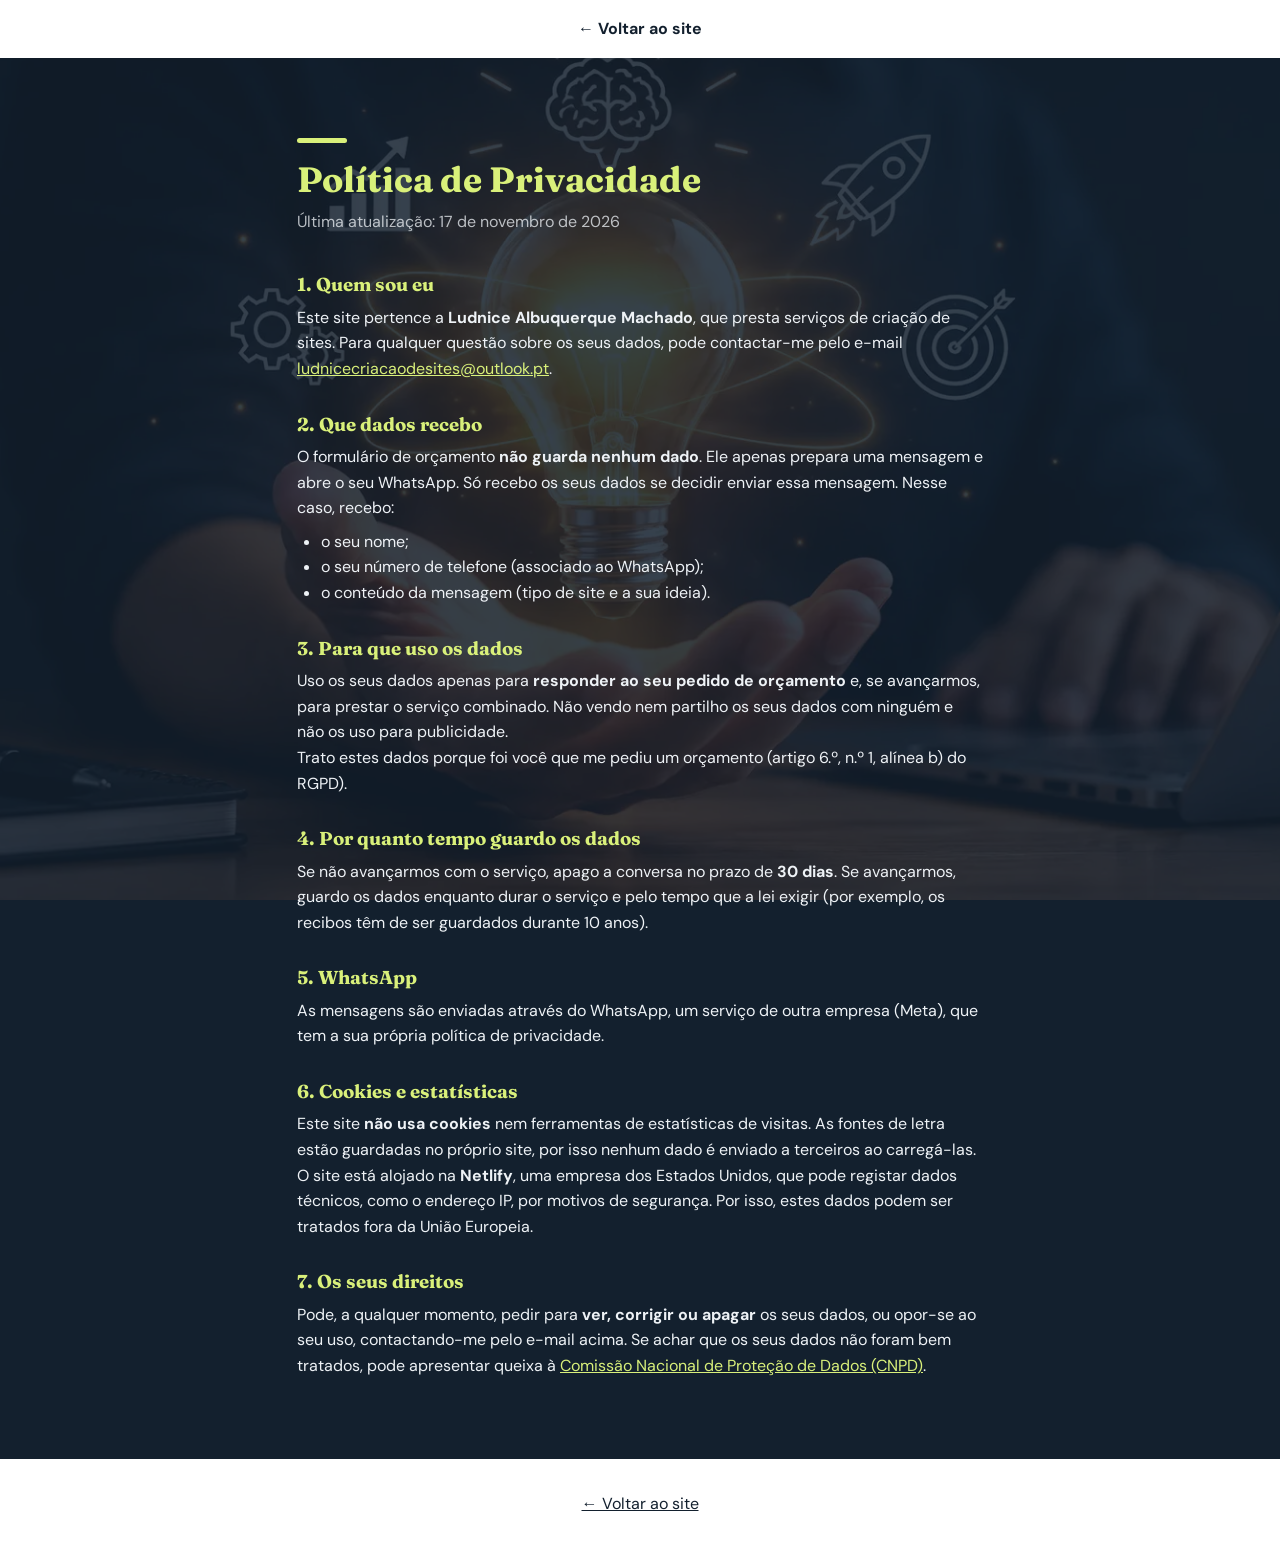
==== commit 500bf37a: "Coloca e-mail de contacto na privacidade" ====
--- a/privacidade.html
+++ b/privacidade.html
@@ -21,10 +21,10 @@
     <p class="subtitulo">Última atualização: 17 de novembro de 2026</p>
 
     <h3>1. Quem sou eu</h3>
-    <!-- ✏️ Se um dia criar um e-mail de trabalho, pode acrescentá-lo aqui como segunda opção de contacto -->
+    <!-- "mailto:" faz o link abrir o programa de e-mail da pessoa, já com o endereço preenchido -->
     <p>Este site pertence a <strong>Ludnice Albuquerque Machado</strong>, que presta serviços de criação de sites.
-       Para qualquer questão sobre os seus dados, pode contactar-me pelo <strong>WhatsApp</strong>,
-       através do <a href="index.html#orcamento">formulário de orçamento</a>.</p>
+       Para qualquer questão sobre os seus dados, pode contactar-me pelo e-mail
+       <a href="mailto:ludnicecriacaodesites@outlook.pt">ludnicecriacaodesites@outlook.pt</a>.</p>
 
     <h3>2. Que dados recebo</h3>
     <p>O formulário de orçamento <strong>não guarda nenhum dado</strong>. Ele apenas prepara uma mensagem
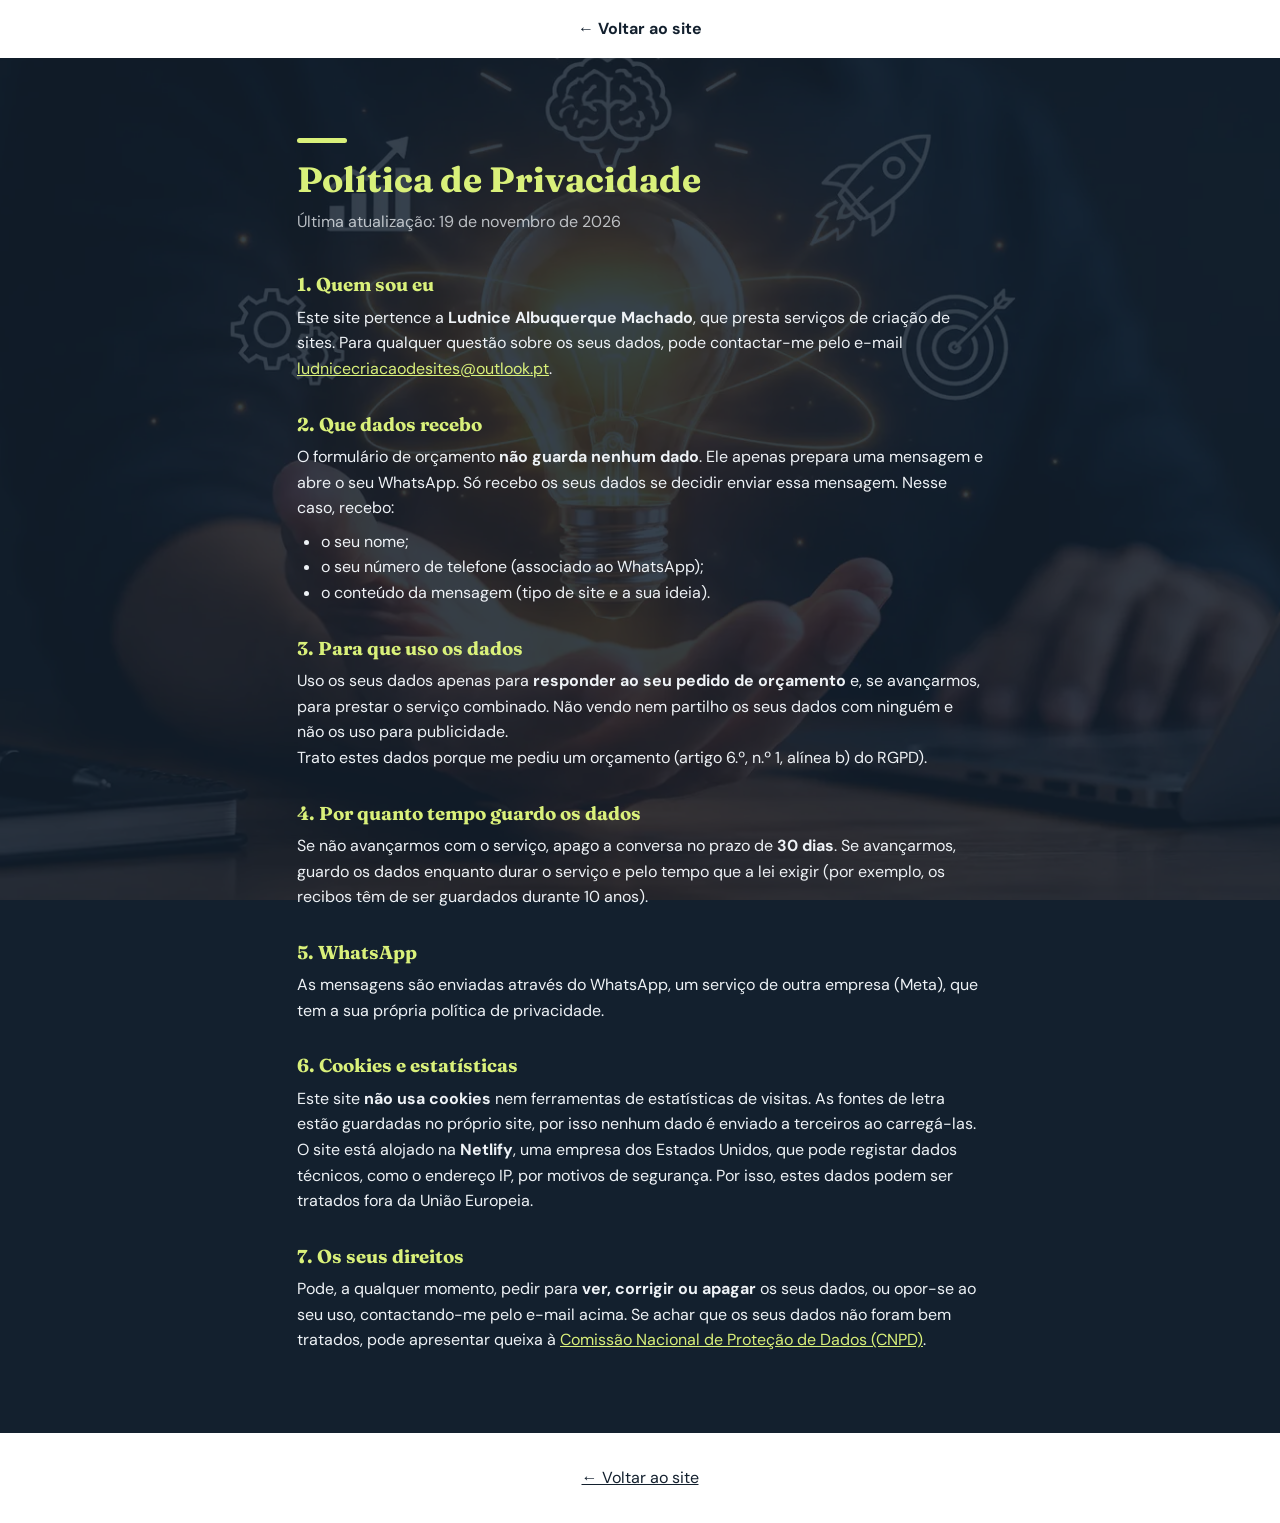
==== commit 9141e66a: "textos portugues de portugal e data atualizada" ====
--- a/privacidade.html
+++ b/privacidade.html
@@ -18,7 +18,7 @@
   <!-- "main" = conteúdo principal da página -->
   <main class="secao pagina-texto">
     <h2>Política de Privacidade</h2>
-    <p class="subtitulo">Última atualização: 17 de novembro de 2026</p>
+    <p class="subtitulo">Última atualização: 19 de novembro de 2026</p>
 
     <h3>1. Quem sou eu</h3>
     <!-- "mailto:" faz o link abrir o programa de e-mail da pessoa, já com o endereço preenchido -->
@@ -40,7 +40,7 @@
        para prestar o serviço combinado. Não vendo nem partilho os seus dados com ninguém
        e não os uso para publicidade.</p>
     <!-- Base legal: o RGPD pede que se diga PORQUE se pode tratar os dados -->
-    <p>Trato estes dados porque foi você que me pediu um orçamento
+    <p>Trato estes dados porque me pediu um orçamento
        (artigo 6.º, n.º 1, alínea b) do RGPD).</p>
 
     <h3>4. Por quanto tempo guardo os dados</h3>
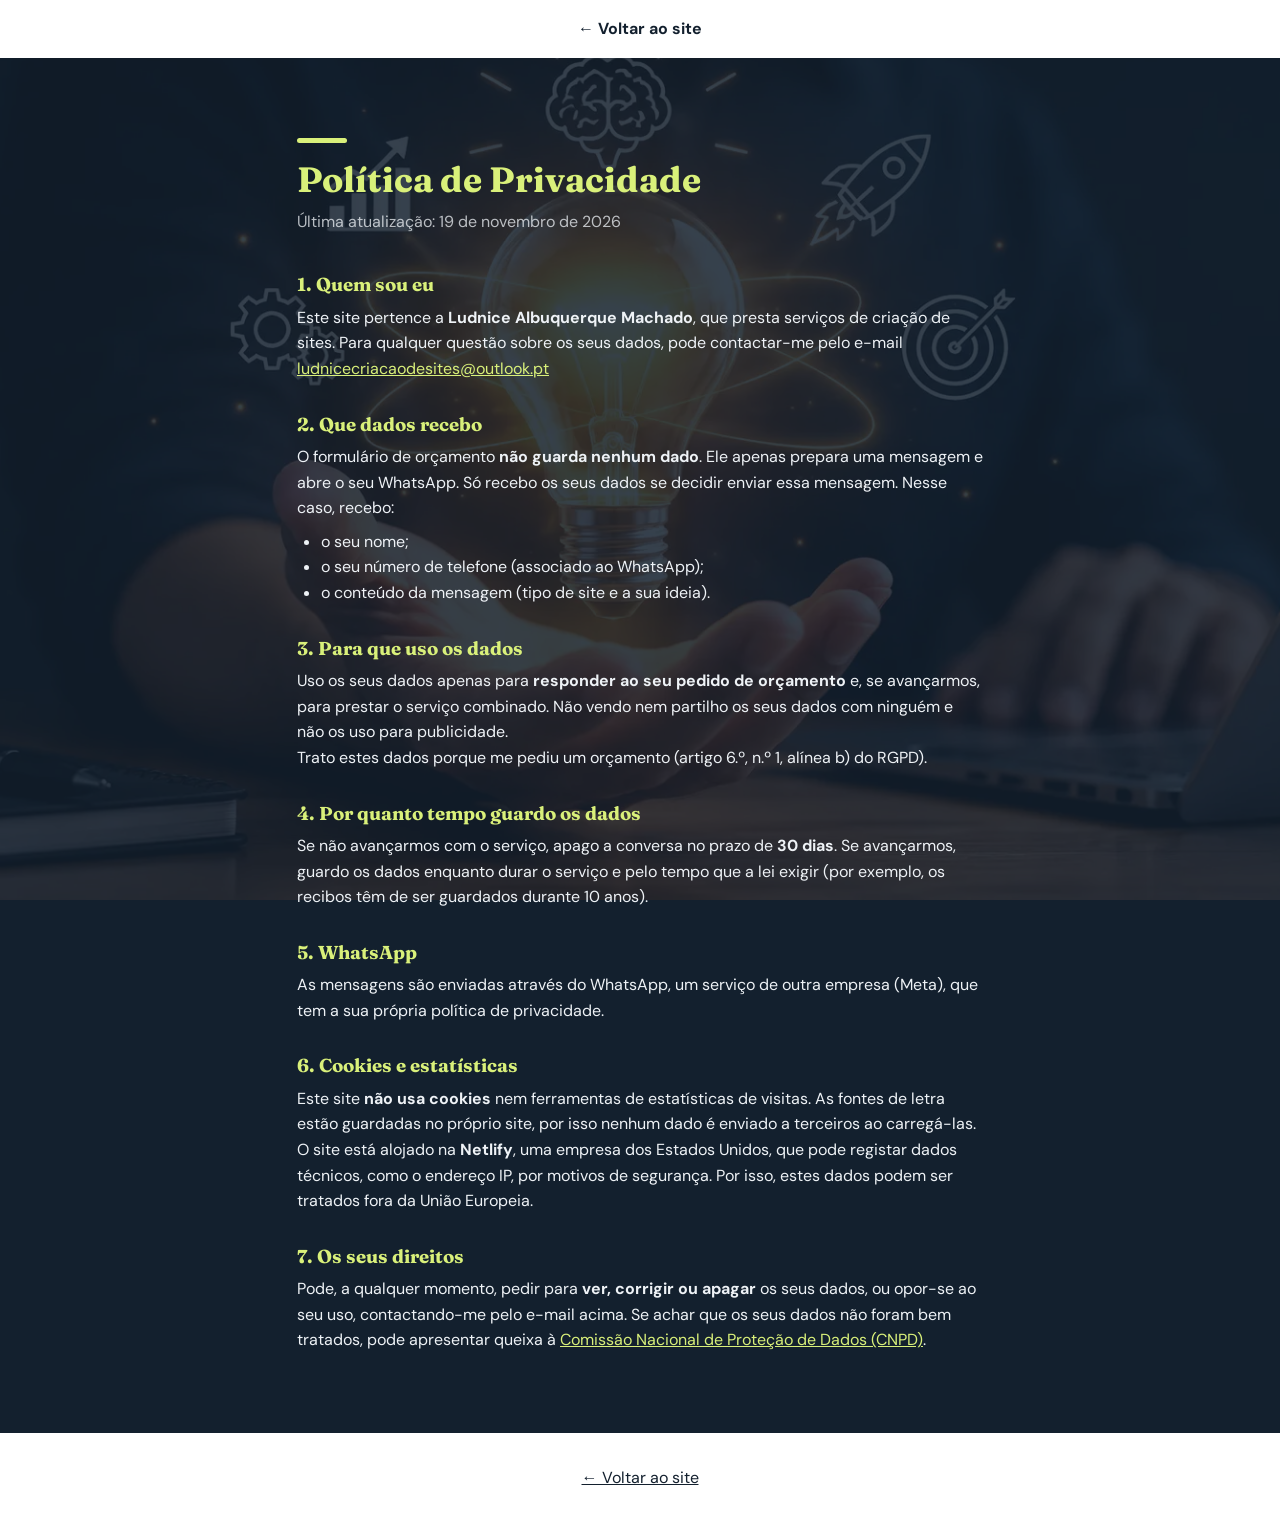
==== commit c0492c6f: "tirei o ponto depois do email" ====
--- a/privacidade.html
+++ b/privacidade.html
@@ -24,7 +24,7 @@
     <!-- "mailto:" faz o link abrir o programa de e-mail da pessoa, já com o endereço preenchido -->
     <p>Este site pertence a <strong>Ludnice Albuquerque Machado</strong>, que presta serviços de criação de sites.
        Para qualquer questão sobre os seus dados, pode contactar-me pelo e-mail
-       <a href="mailto:ludnicecriacaodesites@outlook.pt">ludnicecriacaodesites@outlook.pt</a>.</p>
+       <a href="mailto:ludnicecriacaodesites@outlook.pt">ludnicecriacaodesites@outlook.pt</a></p>
 
     <h3>2. Que dados recebo</h3>
     <p>O formulário de orçamento <strong>não guarda nenhum dado</strong>. Ele apenas prepara uma mensagem
--- a/style.css
+++ b/style.css
@@ -760,18 +760,6 @@
   padding: 2rem;
   background: var(--cor-cabecalho);  /* fundo branco, igual ao cabeçalho */
   color: var(--cor-texto-escuro);  /* letras escuras */
-}
-
-.redes {
-  display: flex;
-  justify-content: center;
-  gap: 1.5rem;
-  margin-bottom: 0.8rem;
-}
-
-.redes a {
-  color: var(--cor-texto-escuro);
-  font-weight: bold;
 }
 
 /* =========================================================
